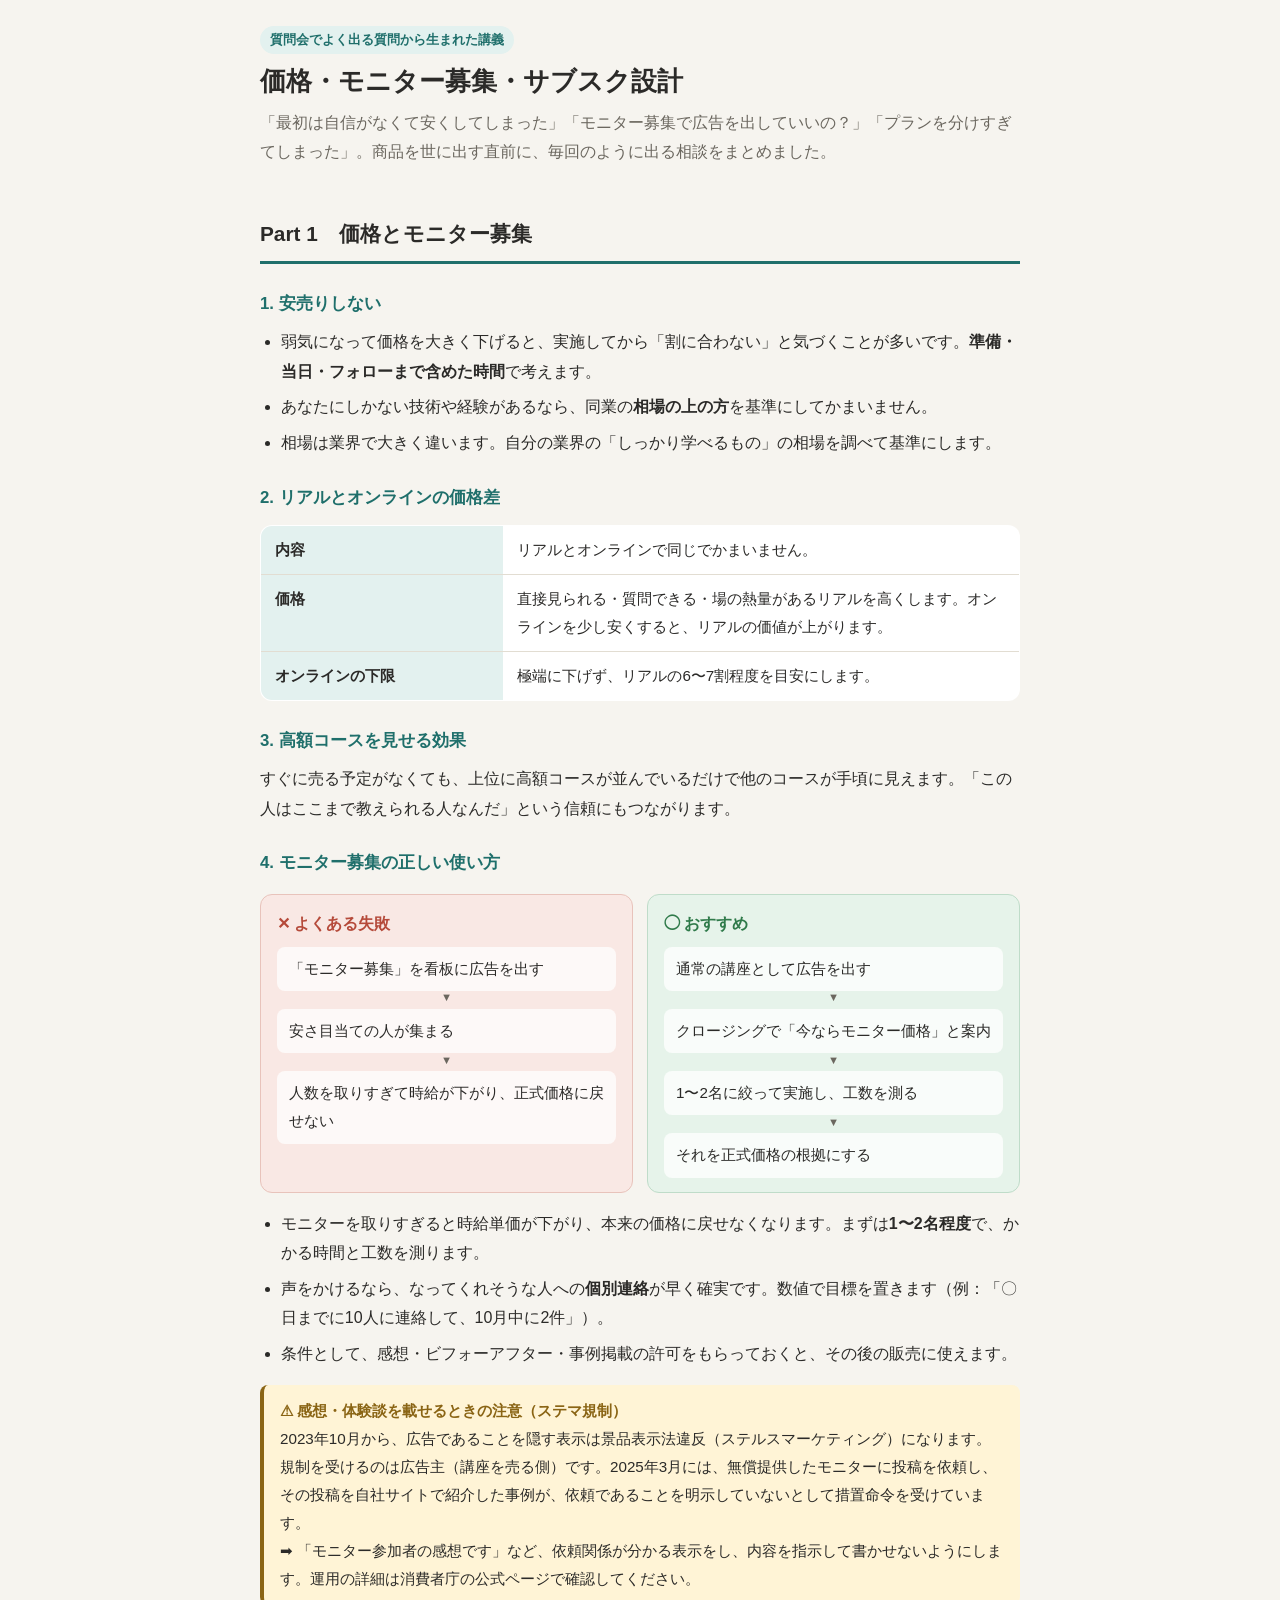
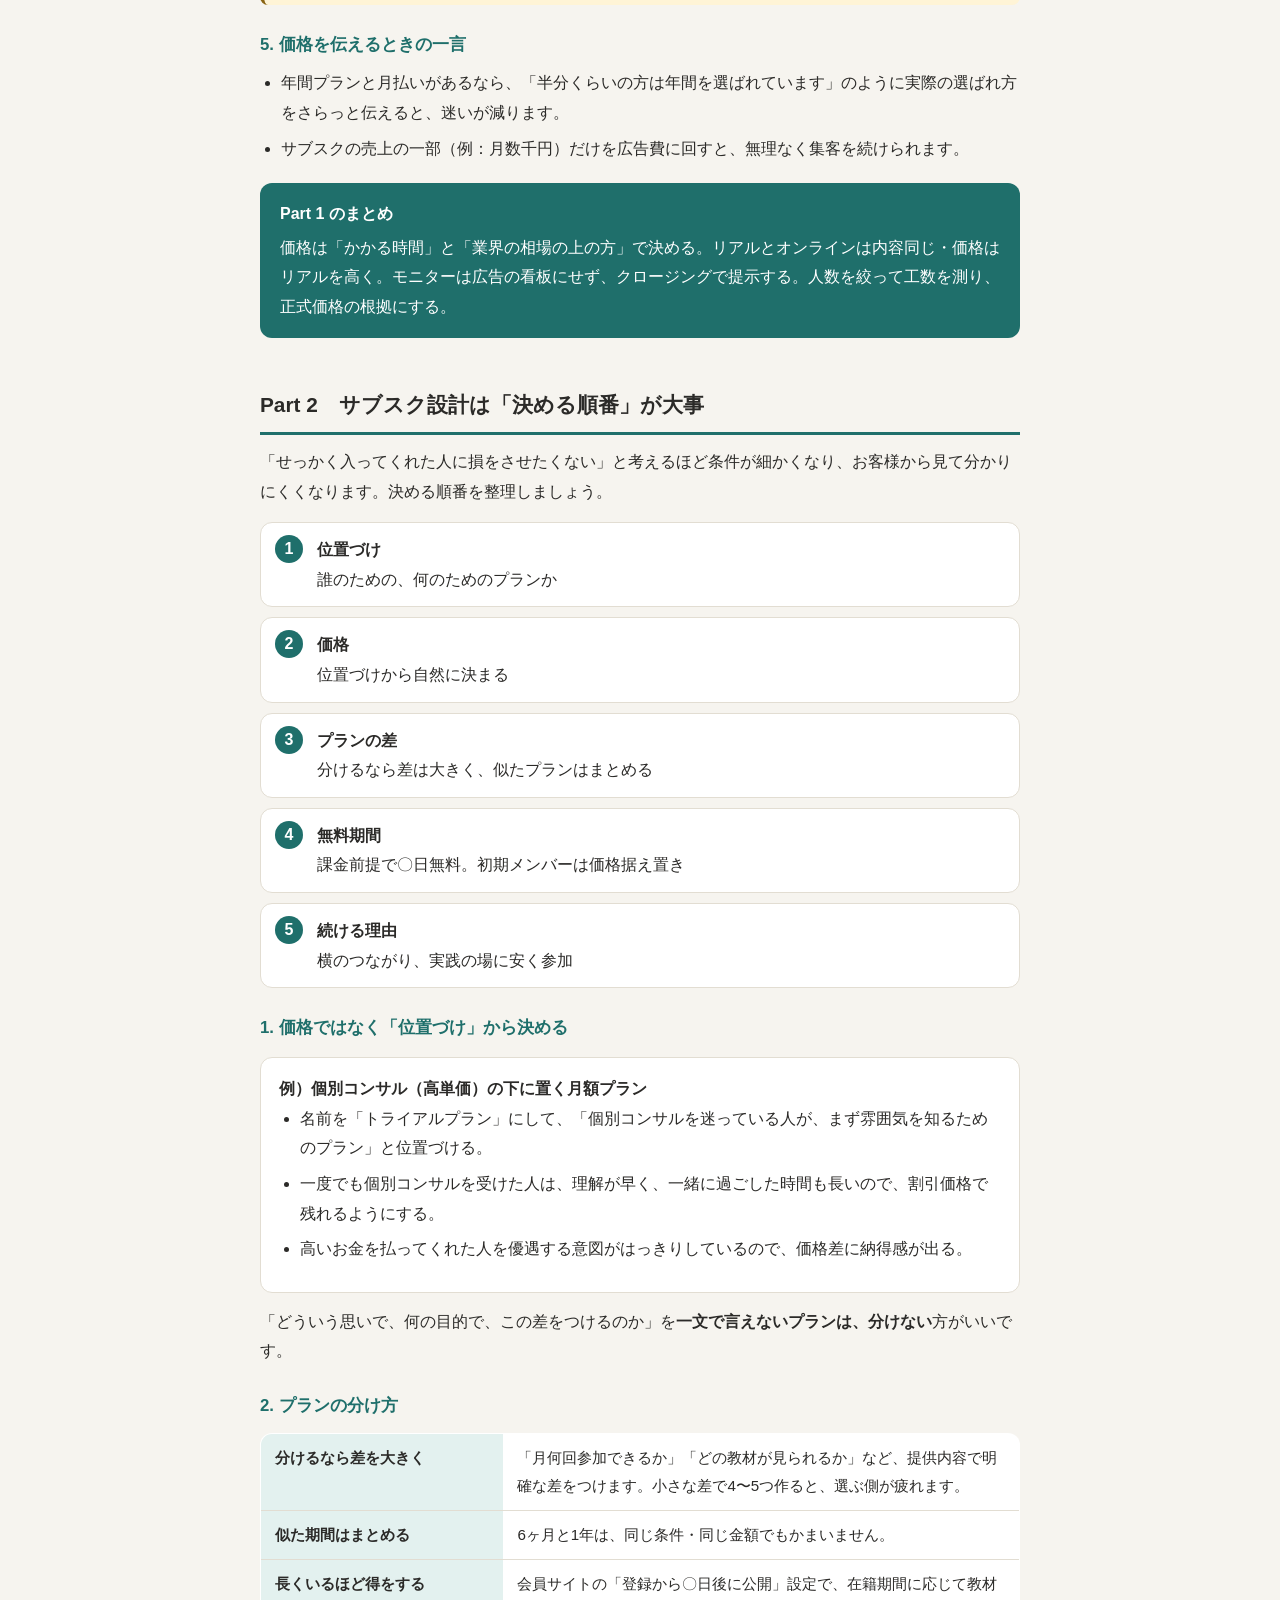
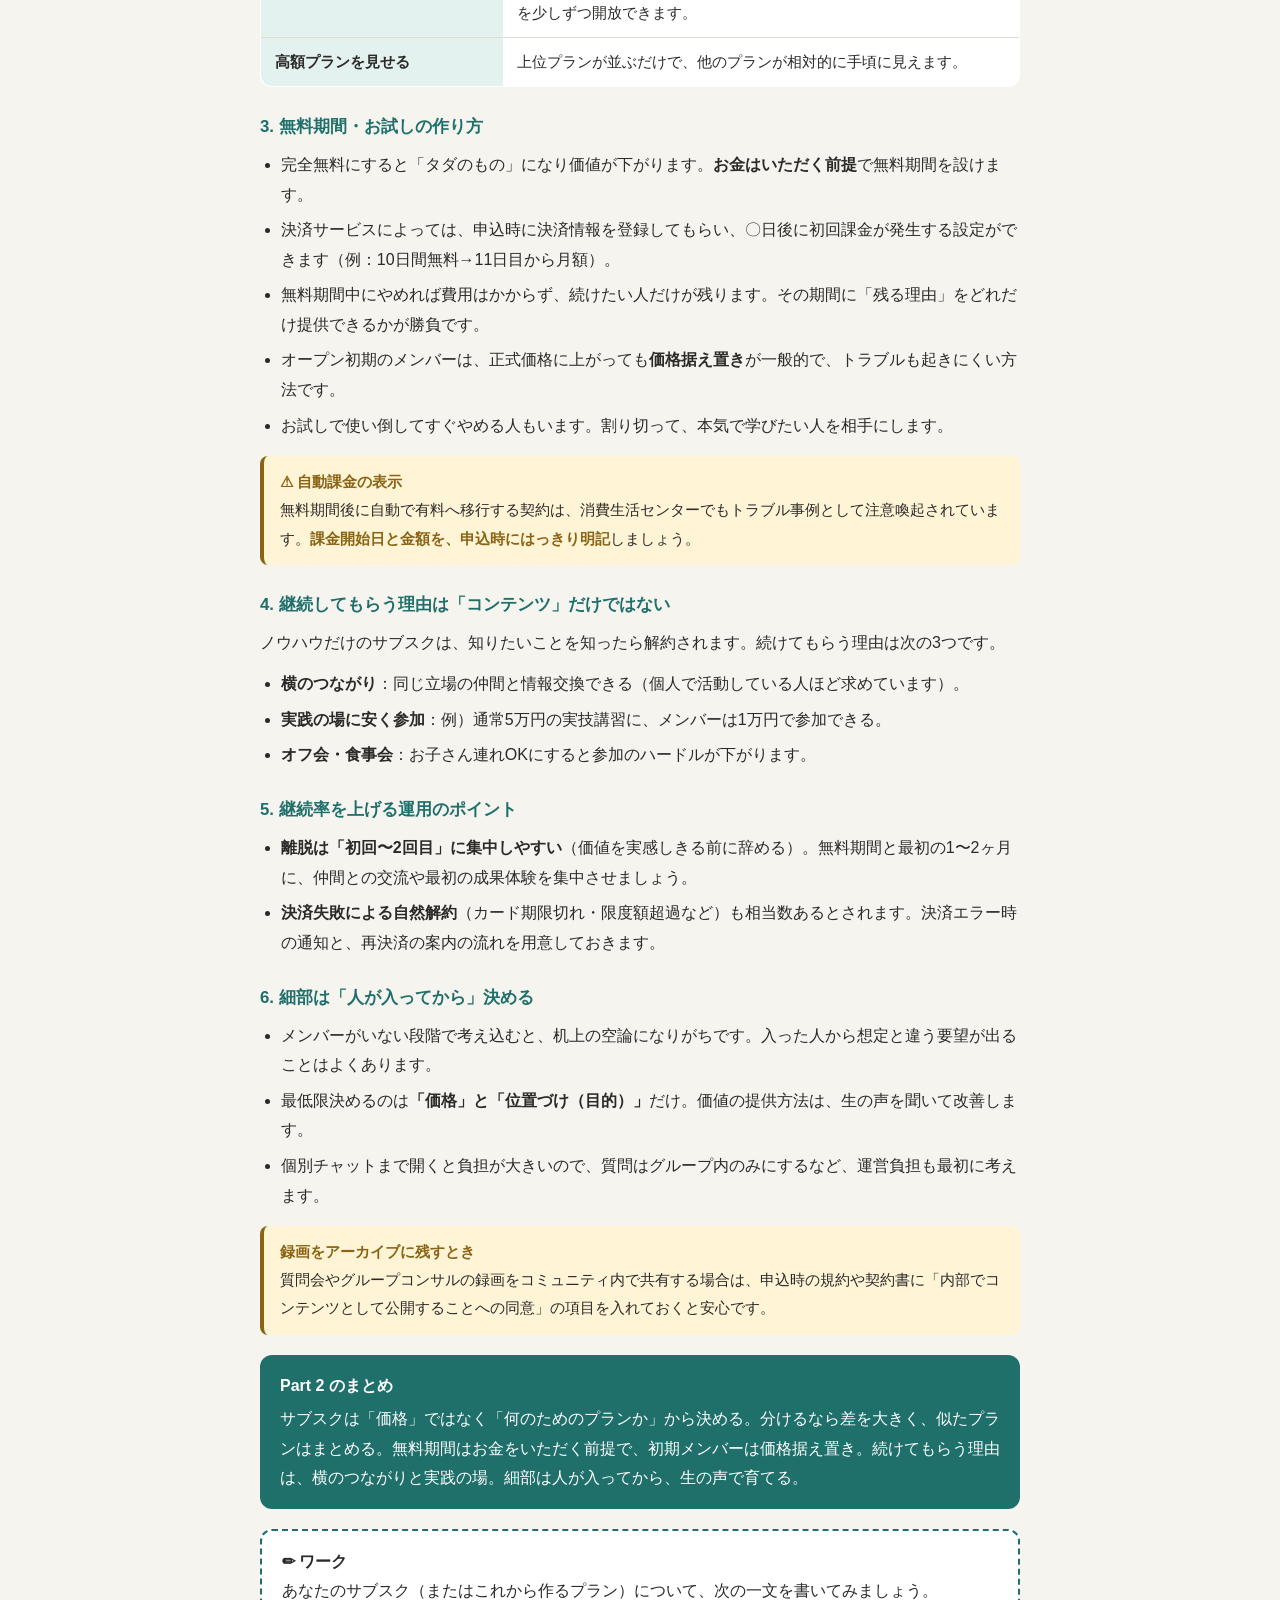
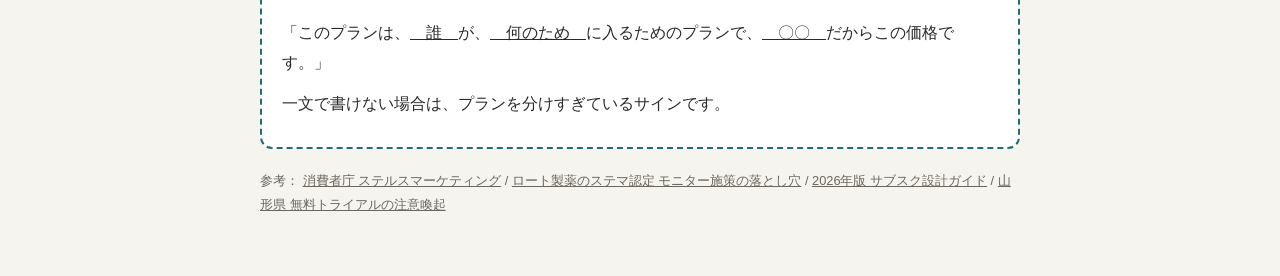
==== monitor-subscription-lesson.html @ c9979c36 "Add course lesson HTML on pricing, monitor recruitment, and subscription design Co-Authored-By: Clau" ====
<!DOCTYPE html>
<html lang="ja">
<head>
<meta charset="utf-8">
<meta name="viewport" content="width=device-width, initial-scale=1">
<title>価格・モニター募集・サブスク設計</title>
<style>
  body { margin: 0; background: #f6f4ef; }
  .lesson { --ink:#2b2a28; --muted:#6b675f; --line:#e2ddd2; --card:#fff; --accent:#1f6f6b; --accent-soft:#e3f1ef; --ng:#b54a3a; --ng-soft:#f9e8e4; --ok:#2f7a4a; --ok-soft:#e6f3ea; --warn-soft:#fff4d6; --warn:#8a6414;
    max-width: 760px; margin: 0 auto; padding: 24px 16px 48px; color: var(--ink); font-family: "Hiragino Sans","Noto Sans JP","Yu Gothic",Meiryo,sans-serif; line-height: 1.85; font-size: 16px; }
  .lesson * { box-sizing: border-box; }
  .lesson h1 { font-size: 1.6rem; line-height: 1.4; margin: 0 0 8px; }
  .lesson h2 { font-size: 1.3rem; margin: 48px 0 12px; padding-bottom: 8px; border-bottom: 3px solid var(--accent); }
  .lesson h3 { font-size: 1.05rem; margin: 24px 0 8px; color: var(--accent); }
  .lesson p { margin: 0 0 12px; }
  .lesson ul { margin: 0 0 12px; padding-left: 1.3em; }
  .lesson li { margin-bottom: 6px; }
  .lesson .lead { color: var(--muted); }
  .lesson .tag { display: inline-block; font-size: .8rem; background: var(--accent-soft); color: var(--accent); padding: 2px 10px; border-radius: 99px; font-weight: 700; margin-bottom: 10px; }
  .lesson .card { background: var(--card); border: 1px solid var(--line); border-radius: 12px; padding: 16px 18px; margin: 14px 0; }
  .lesson .compare { display: grid; grid-template-columns: 1fr 1fr; gap: 14px; margin: 16px 0; }
  .lesson .col { border-radius: 12px; padding: 14px 16px; }
  .lesson .col.ng { background: var(--ng-soft); border: 1px solid #e8c3bb; }
  .lesson .col.ok { background: var(--ok-soft); border: 1px solid #bfdcc9; }
  .lesson .col .ttl { font-weight: 700; margin-bottom: 8px; }
  .lesson .col.ng .ttl { color: var(--ng); }
  .lesson .col.ok .ttl { color: var(--ok); }
  .lesson .flow { list-style: none; padding: 0; margin: 0; }
  .lesson .flow li { background: rgba(255,255,255,.75); border-radius: 8px; padding: 8px 12px; margin: 0 0 18px; font-size: .95rem; position: relative; }
  .lesson .flow li:last-child { margin-bottom: 0; }
  .lesson .flow li:not(:last-child)::after { content: "▼"; position: absolute; left: 50%; bottom: -17px; transform: translateX(-50%); font-size: .7rem; color: var(--muted); }
  .lesson .steps { list-style: none; padding: 0; counter-reset: s; }
  .lesson .steps li { counter-increment: s; background: var(--card); border: 1px solid var(--line); border-radius: 12px; padding: 12px 16px 12px 56px; position: relative; margin-bottom: 10px; }
  .lesson .steps li::before { content: counter(s); position: absolute; left: 14px; top: 12px; width: 28px; height: 28px; border-radius: 50%; background: var(--accent); color: #fff; text-align: center; line-height: 28px; font-weight: 700; }
  .lesson .steps b { display: block; }
  .lesson table { width: 100%; border-collapse: collapse; background: var(--card); border: 1px solid var(--line); border-radius: 12px; overflow: hidden; margin: 12px 0 16px; font-size: .95rem; }
  .lesson th, .lesson td { padding: 10px 14px; border-bottom: 1px solid var(--line); text-align: left; vertical-align: top; }
  .lesson th { background: var(--accent-soft); width: 32%; }
  .lesson tr:last-child th, .lesson tr:last-child td { border-bottom: 0; }
  .lesson .note { background: var(--warn-soft); border-left: 4px solid var(--warn); border-radius: 8px; padding: 12px 16px; margin: 16px 0; font-size: .95rem; }
  .lesson .note b { color: var(--warn); }
  .lesson .summary { background: var(--accent); color: #fff; border-radius: 12px; padding: 16px 20px; margin: 20px 0; }
  .lesson .summary b { display: block; margin-bottom: 4px; }
  .lesson .work { background: var(--card); border: 2px dashed var(--accent); border-radius: 12px; padding: 16px 20px; margin: 20px 0; }
  .lesson .src { font-size: .8rem; color: var(--muted); }
  .lesson .src a { color: var(--muted); }
  @media (max-width: 600px) {
    .lesson .compare { grid-template-columns: 1fr; }
    .lesson th { width: 38%; }
  }
</style>
</head>
<body>
<div class="lesson">

  <span class="tag">質問会でよく出る質問から生まれた講義</span>
  <h1>価格・モニター募集・サブスク設計</h1>
  <p class="lead">「最初は自信がなくて安くしてしまった」「モニター募集で広告を出していいの？」「プランを分けすぎてしまった」。商品を世に出す直前に、毎回のように出る相談をまとめました。</p>

  <!-- ===== Part 1 ===== -->
  <h2>Part 1　価格とモニター募集</h2>

  <h3>1. 安売りしない</h3>
  <ul>
    <li>弱気になって価格を大きく下げると、実施してから「割に合わない」と気づくことが多いです。<b>準備・当日・フォローまで含めた時間</b>で考えます。</li>
    <li>あなたにしかない技術や経験があるなら、同業の<b>相場の上の方</b>を基準にしてかまいません。</li>
    <li>相場は業界で大きく違います。自分の業界の「しっかり学べるもの」の相場を調べて基準にします。</li>
  </ul>

  <h3>2. リアルとオンラインの価格差</h3>
  <table>
    <tr><th>内容</th><td>リアルとオンラインで同じでかまいません。</td></tr>
    <tr><th>価格</th><td>直接見られる・質問できる・場の熱量があるリアルを高くします。オンラインを少し安くすると、リアルの価値が上がります。</td></tr>
    <tr><th>オンラインの下限</th><td>極端に下げず、リアルの6〜7割程度を目安にします。</td></tr>
  </table>

  <h3>3. 高額コースを見せる効果</h3>
  <p>すぐに売る予定がなくても、上位に高額コースが並んでいるだけで他のコースが手頃に見えます。「この人はここまで教えられる人なんだ」という信頼にもつながります。</p>

  <h3>4. モニター募集の正しい使い方</h3>
  <div class="compare">
    <div class="col ng">
      <div class="ttl">✕ よくある失敗</div>
      <ul class="flow">
        <li>「モニター募集」を看板に広告を出す</li>
        <li>安さ目当ての人が集まる</li>
        <li>人数を取りすぎて時給が下がり、正式価格に戻せない</li>
      </ul>
    </div>
    <div class="col ok">
      <div class="ttl">◯ おすすめ</div>
      <ul class="flow">
        <li>通常の講座として広告を出す</li>
        <li>クロージングで「今ならモニター価格」と案内</li>
        <li>1〜2名に絞って実施し、工数を測る</li>
        <li>それを正式価格の根拠にする</li>
      </ul>
    </div>
  </div>
  <ul>
    <li>モニターを取りすぎると時給単価が下がり、本来の価格に戻せなくなります。まずは<b>1〜2名程度</b>で、かかる時間と工数を測ります。</li>
    <li>声をかけるなら、なってくれそうな人への<b>個別連絡</b>が早く確実です。数値で目標を置きます（例：「〇日までに10人に連絡して、10月中に2件」）。</li>
    <li>条件として、感想・ビフォーアフター・事例掲載の許可をもらっておくと、その後の販売に使えます。</li>
  </ul>

  <div class="note">
    <b>⚠ 感想・体験談を載せるときの注意（ステマ規制）</b><br>
    2023年10月から、広告であることを隠す表示は景品表示法違反（ステルスマーケティング）になります。規制を受けるのは広告主（講座を売る側）です。2025年3月には、無償提供したモニターに投稿を依頼し、その投稿を自社サイトで紹介した事例が、依頼であることを明示していないとして措置命令を受けています。<br>
    ➡ 「モニター参加者の感想です」など、依頼関係が分かる表示をし、内容を指示して書かせないようにします。運用の詳細は消費者庁の公式ページで確認してください。
  </div>

  <h3>5. 価格を伝えるときの一言</h3>
  <ul>
    <li>年間プランと月払いがあるなら、「半分くらいの方は年間を選ばれています」のように実際の選ばれ方をさらっと伝えると、迷いが減ります。</li>
    <li>サブスクの売上の一部（例：月数千円）だけを広告費に回すと、無理なく集客を続けられます。</li>
  </ul>

  <div class="summary"><b>Part 1 のまとめ</b>
    価格は「かかる時間」と「業界の相場の上の方」で決める。リアルとオンラインは内容同じ・価格はリアルを高く。モニターは広告の看板にせず、クロージングで提示する。人数を絞って工数を測り、正式価格の根拠にする。</div>

  <!-- ===== Part 2 ===== -->
  <h2>Part 2　サブスク設計は「決める順番」が大事</h2>
  <p>「せっかく入ってくれた人に損をさせたくない」と考えるほど条件が細かくなり、お客様から見て分かりにくくなります。決める順番を整理しましょう。</p>

  <ol class="steps">
    <li><b>位置づけ</b>誰のための、何のためのプランか</li>
    <li><b>価格</b>位置づけから自然に決まる</li>
    <li><b>プランの差</b>分けるなら差は大きく、似たプランはまとめる</li>
    <li><b>無料期間</b>課金前提で〇日無料。初期メンバーは価格据え置き</li>
    <li><b>続ける理由</b>横のつながり、実践の場に安く参加</li>
  </ol>

  <h3>1. 価格ではなく「位置づけ」から決める</h3>
  <div class="card">
    <b>例）個別コンサル（高単価）の下に置く月額プラン</b>
    <ul>
      <li>名前を「トライアルプラン」にして、「個別コンサルを迷っている人が、まず雰囲気を知るためのプラン」と位置づける。</li>
      <li>一度でも個別コンサルを受けた人は、理解が早く、一緒に過ごした時間も長いので、割引価格で残れるようにする。</li>
      <li>高いお金を払ってくれた人を優遇する意図がはっきりしているので、価格差に納得感が出る。</li>
    </ul>
  </div>
  <p>「どういう思いで、何の目的で、この差をつけるのか」を<b>一文で言えないプランは、分けない</b>方がいいです。</p>

  <h3>2. プランの分け方</h3>
  <table>
    <tr><th>分けるなら差を大きく</th><td>「月何回参加できるか」「どの教材が見られるか」など、提供内容で明確な差をつけます。小さな差で4〜5つ作ると、選ぶ側が疲れます。</td></tr>
    <tr><th>似た期間はまとめる</th><td>6ヶ月と1年は、同じ条件・同じ金額でもかまいません。</td></tr>
    <tr><th>長くいるほど得をする</th><td>会員サイトの「登録から〇日後に公開」設定で、在籍期間に応じて教材を少しずつ開放できます。</td></tr>
    <tr><th>高額プランを見せる</th><td>上位プランが並ぶだけで、他のプランが相対的に手頃に見えます。</td></tr>
  </table>

  <h3>3. 無料期間・お試しの作り方</h3>
  <ul>
    <li>完全無料にすると「タダのもの」になり価値が下がります。<b>お金はいただく前提</b>で無料期間を設けます。</li>
    <li>決済サービスによっては、申込時に決済情報を登録してもらい、〇日後に初回課金が発生する設定ができます（例：10日間無料→11日目から月額）。</li>
    <li>無料期間中にやめれば費用はかからず、続けたい人だけが残ります。その期間に「残る理由」をどれだけ提供できるかが勝負です。</li>
    <li>オープン初期のメンバーは、正式価格に上がっても<b>価格据え置き</b>が一般的で、トラブルも起きにくい方法です。</li>
    <li>お試しで使い倒してすぐやめる人もいます。割り切って、本気で学びたい人を相手にします。</li>
  </ul>
  <div class="note">
    <b>⚠ 自動課金の表示</b><br>
    無料期間後に自動で有料へ移行する契約は、消費生活センターでもトラブル事例として注意喚起されています。<b>課金開始日と金額を、申込時にはっきり明記</b>しましょう。
  </div>

  <h3>4. 継続してもらう理由は「コンテンツ」だけではない</h3>
  <p>ノウハウだけのサブスクは、知りたいことを知ったら解約されます。続けてもらう理由は次の3つです。</p>
  <ul>
    <li><b>横のつながり</b>：同じ立場の仲間と情報交換できる（個人で活動している人ほど求めています）。</li>
    <li><b>実践の場に安く参加</b>：例）通常5万円の実技講習に、メンバーは1万円で参加できる。</li>
    <li><b>オフ会・食事会</b>：お子さん連れOKにすると参加のハードルが下がります。</li>
  </ul>

  <h3>5. 継続率を上げる運用のポイント</h3>
  <ul>
    <li><b>離脱は「初回〜2回目」に集中しやすい</b>（価値を実感しきる前に辞める）。無料期間と最初の1〜2ヶ月に、仲間との交流や最初の成果体験を集中させましょう。</li>
    <li><b>決済失敗による自然解約</b>（カード期限切れ・限度額超過など）も相当数あるとされます。決済エラー時の通知と、再決済の案内の流れを用意しておきます。</li>
  </ul>

  <h3>6. 細部は「人が入ってから」決める</h3>
  <ul>
    <li>メンバーがいない段階で考え込むと、机上の空論になりがちです。入った人から想定と違う要望が出ることはよくあります。</li>
    <li>最低限決めるのは<b>「価格」と「位置づけ（目的）」</b>だけ。価値の提供方法は、生の声を聞いて改善します。</li>
    <li>個別チャットまで開くと負担が大きいので、質問はグループ内のみにするなど、運営負担も最初に考えます。</li>
  </ul>
  <div class="note">
    <b>録画をアーカイブに残すとき</b><br>
    質問会やグループコンサルの録画をコミュニティ内で共有する場合は、申込時の規約や契約書に「内部でコンテンツとして公開することへの同意」の項目を入れておくと安心です。
  </div>

  <div class="summary"><b>Part 2 のまとめ</b>
    サブスクは「価格」ではなく「何のためのプランか」から決める。分けるなら差を大きく、似たプランはまとめる。無料期間はお金をいただく前提で、初期メンバーは価格据え置き。続けてもらう理由は、横のつながりと実践の場。細部は人が入ってから、生の声で育てる。</div>

  <!-- ===== Work ===== -->
  <div class="work">
    <b>✏ ワーク</b>
    <p>あなたのサブスク（またはこれから作るプラン）について、次の一文を書いてみましょう。</p>
    <p>「このプランは、<u>　誰　</u>が、<u>　何のため　</u>に入るためのプランで、<u>　〇〇　</u>だからこの価格です。」</p>
    <p>一文で書けない場合は、プランを分けすぎているサインです。</p>
  </div>

  <p class="src">参考：
    <a href="https://www.caa.go.jp/policies/policy/representation/fair_labeling/stealth_marketing/" target="_blank" rel="noopener">消費者庁 ステルスマーケティング</a> /
    <a href="https://www.advertimes.com/20250327/article493369/" target="_blank" rel="noopener">ロート製薬のステマ認定 モニター施策の落とし穴</a> /
    <a href="https://aurant-technologies.com/blog/subscription-design-guide/" target="_blank" rel="noopener">2026年版 サブスク設計ガイド</a> /
    <a href="https://www.pref.yamagata.jp/documents/27440/news20220826.pdf" target="_blank" rel="noopener">山形県 無料トライアルの注意喚起</a>
  </p>

</div>
</body>
</html>
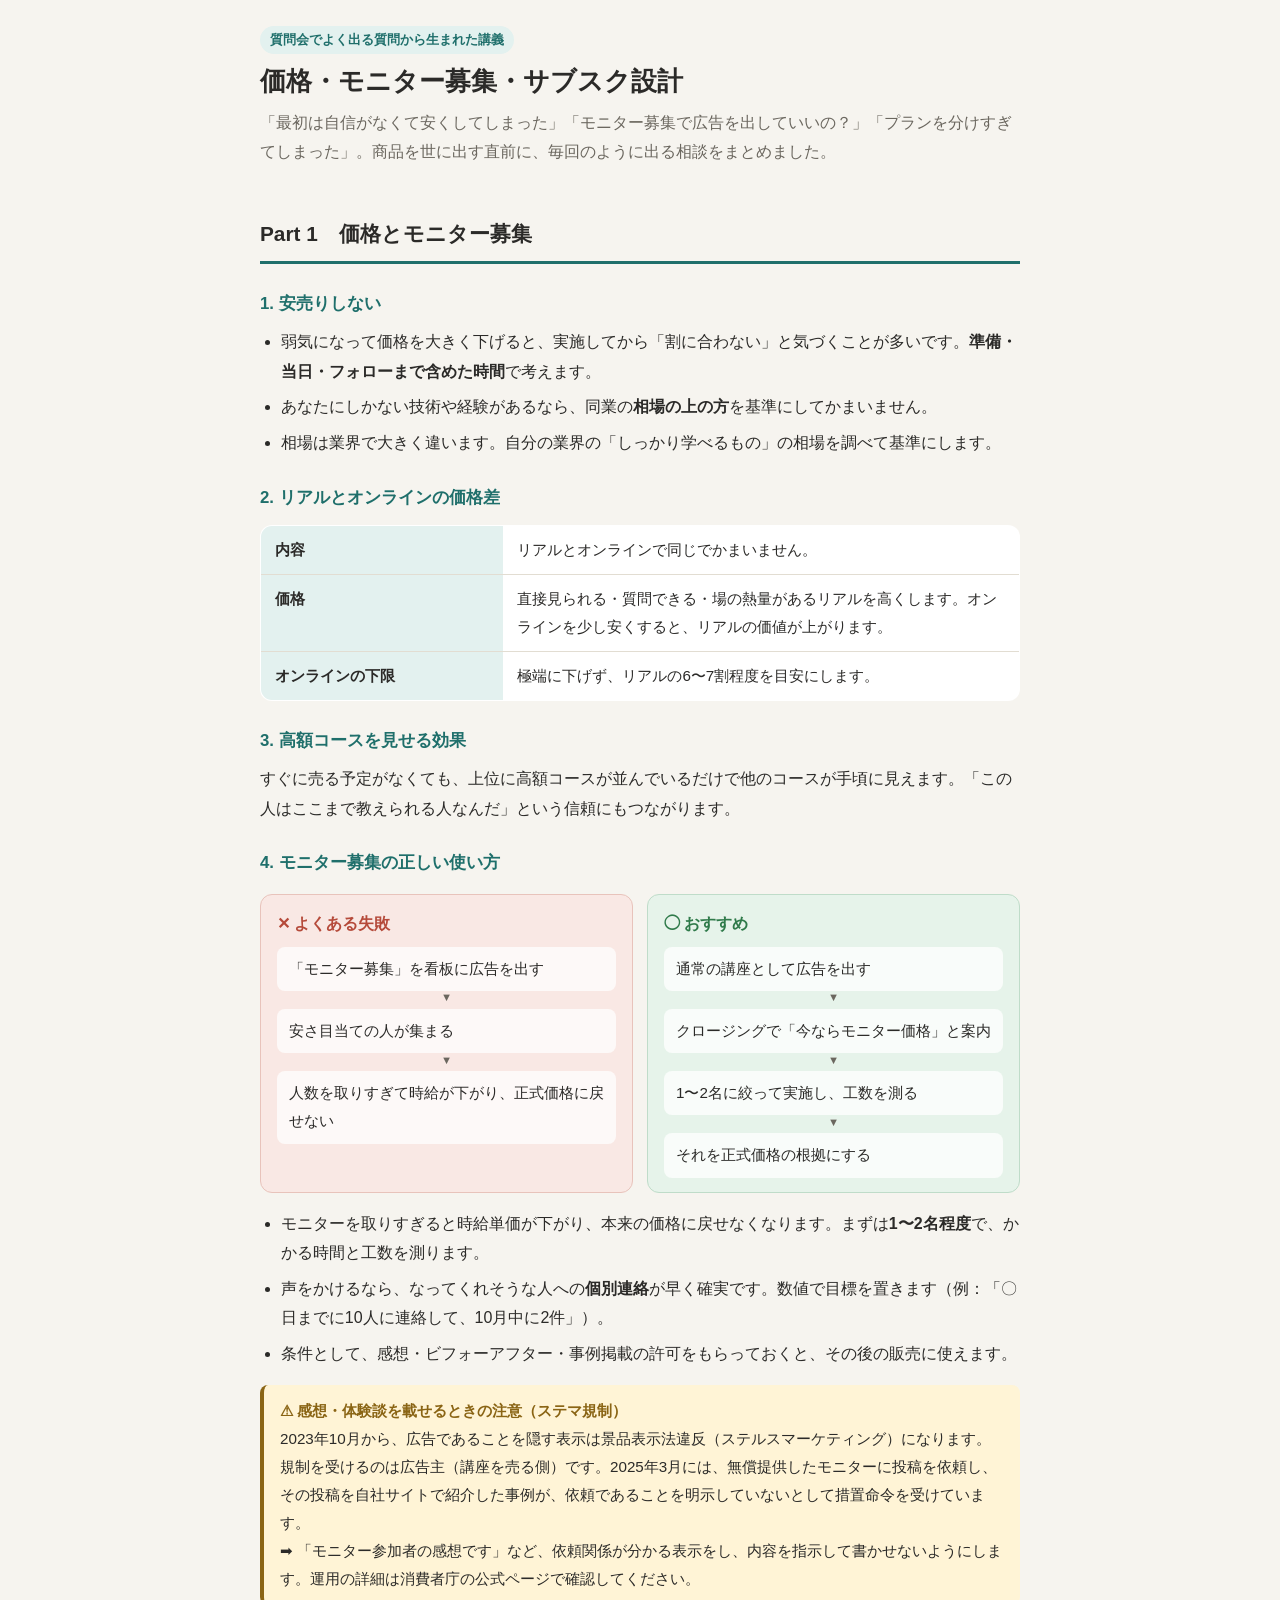
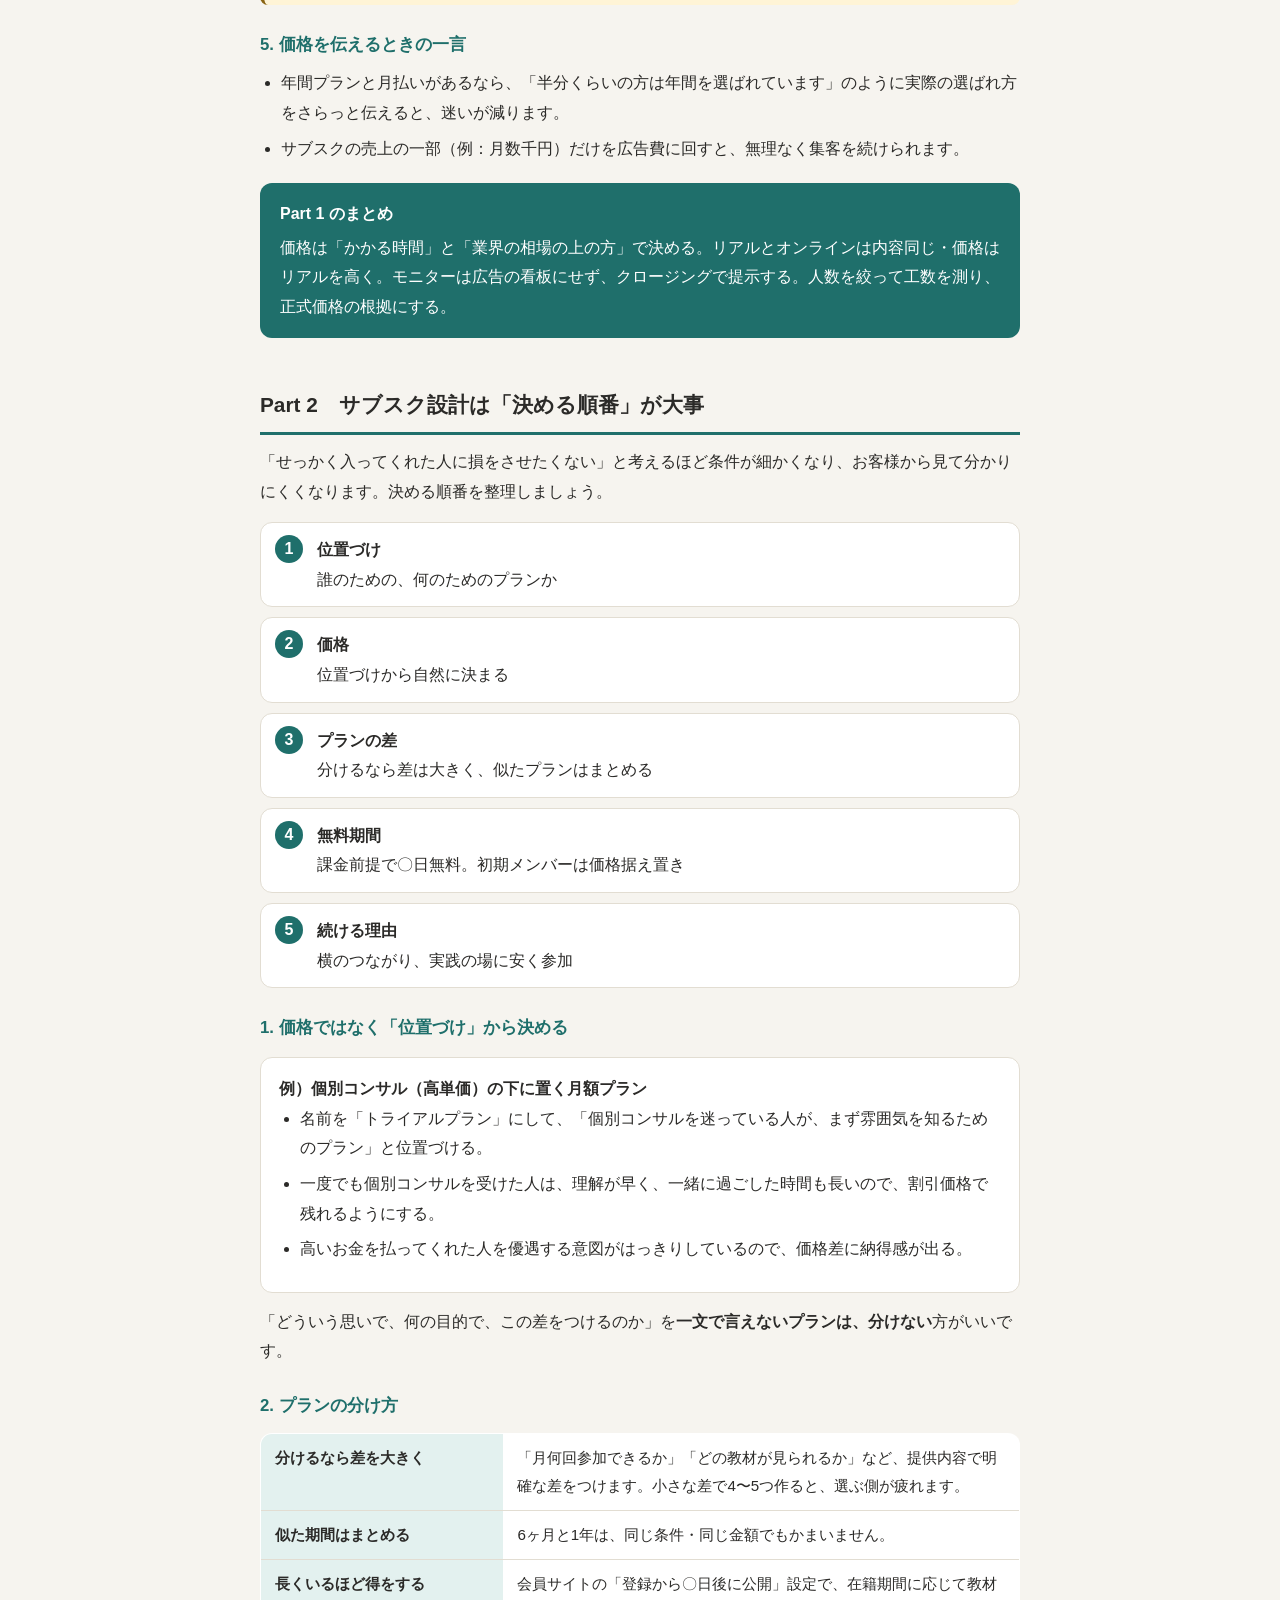
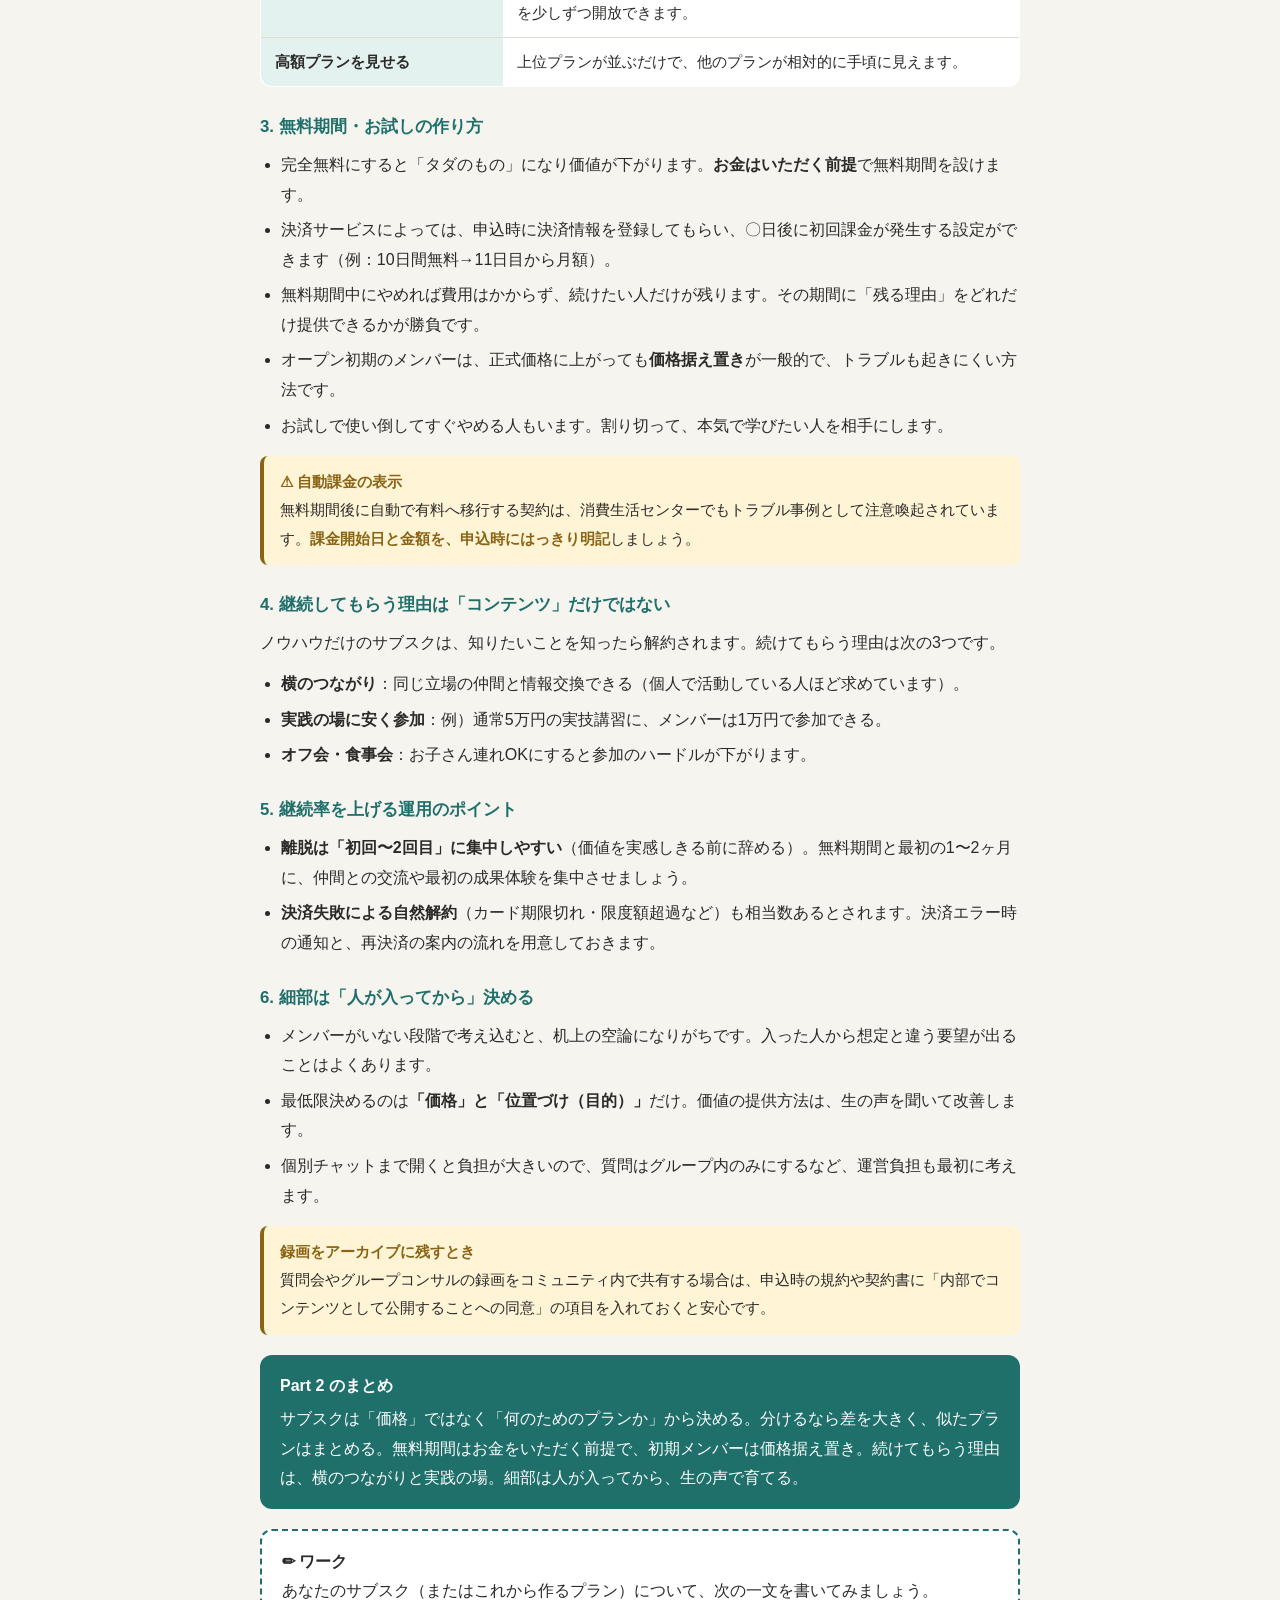
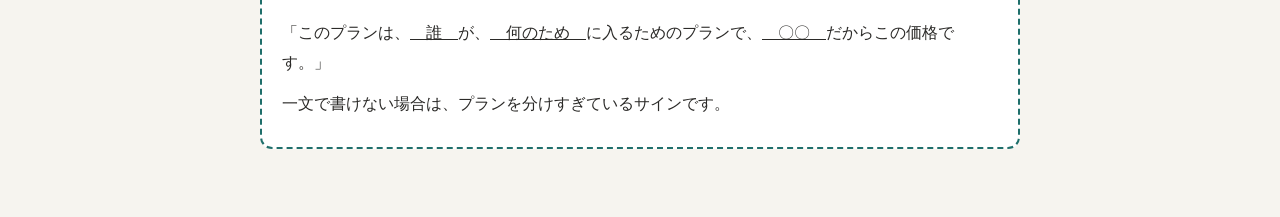
==== commit 2a043602: "Remove reference links from lesson HTML Co-Authored-By: Claude Sonnet 5.5 <noreply@anthropic.com> Cl" ====
--- a/monitor-subscription-lesson.html
+++ b/monitor-subscription-lesson.html
@@ -42,8 +42,6 @@
   .lesson .summary { background: var(--accent); color: #fff; border-radius: 12px; padding: 16px 20px; margin: 20px 0; }
   .lesson .summary b { display: block; margin-bottom: 4px; }
   .lesson .work { background: var(--card); border: 2px dashed var(--accent); border-radius: 12px; padding: 16px 20px; margin: 20px 0; }
-  .lesson .src { font-size: .8rem; color: var(--muted); }
-  .lesson .src a { color: var(--muted); }
   @media (max-width: 600px) {
     .lesson .compare { grid-template-columns: 1fr; }
     .lesson th { width: 38%; }
@@ -198,12 +196,6 @@
     <p>一文で書けない場合は、プランを分けすぎているサインです。</p>
   </div>
 
-  <p class="src">参考：
-    <a href="https://www.caa.go.jp/policies/policy/representation/fair_labeling/stealth_marketing/" target="_blank" rel="noopener">消費者庁 ステルスマーケティング</a> /
-    <a href="https://www.advertimes.com/20250327/article493369/" target="_blank" rel="noopener">ロート製薬のステマ認定 モニター施策の落とし穴</a> /
-    <a href="https://aurant-technologies.com/blog/subscription-design-guide/" target="_blank" rel="noopener">2026年版 サブスク設計ガイド</a> /
-    <a href="https://www.pref.yamagata.jp/documents/27440/news20220826.pdf" target="_blank" rel="noopener">山形県 無料トライアルの注意喚起</a>
-  </p>
 
 </div>
 </body>
